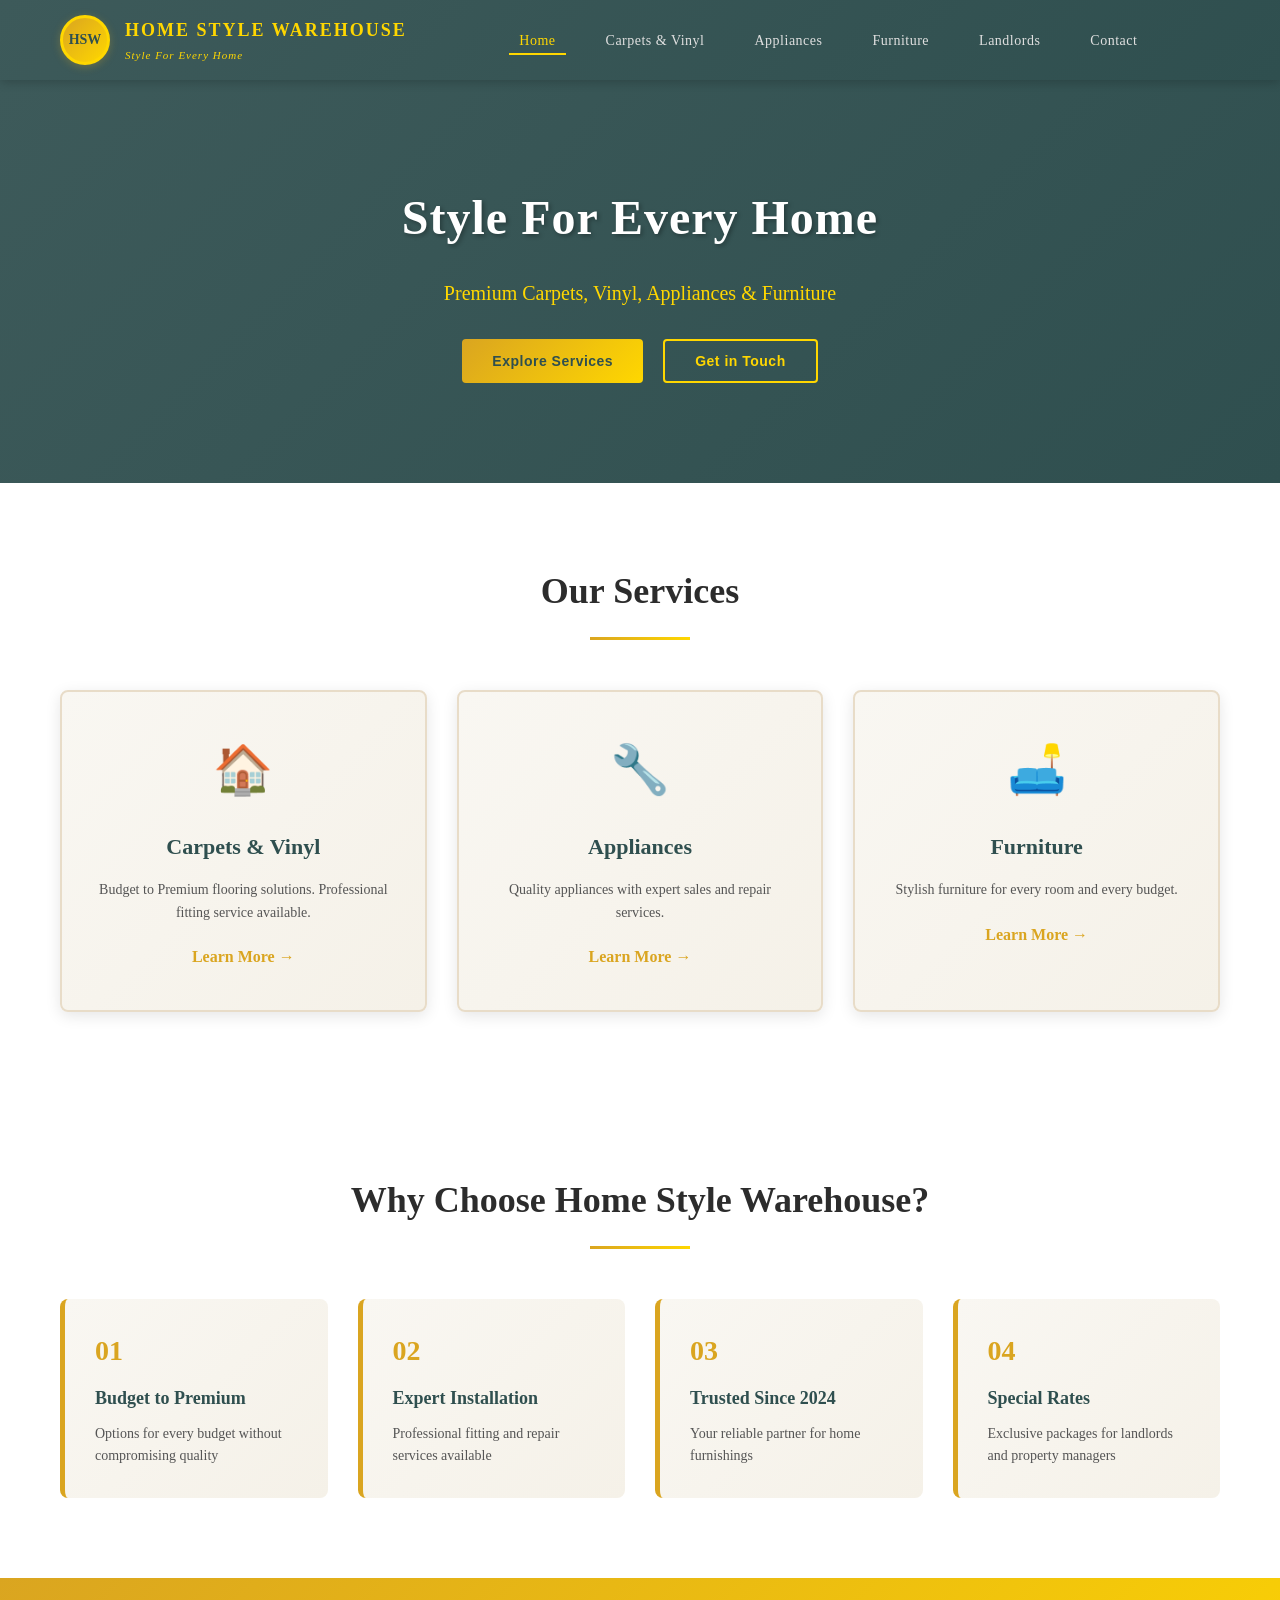
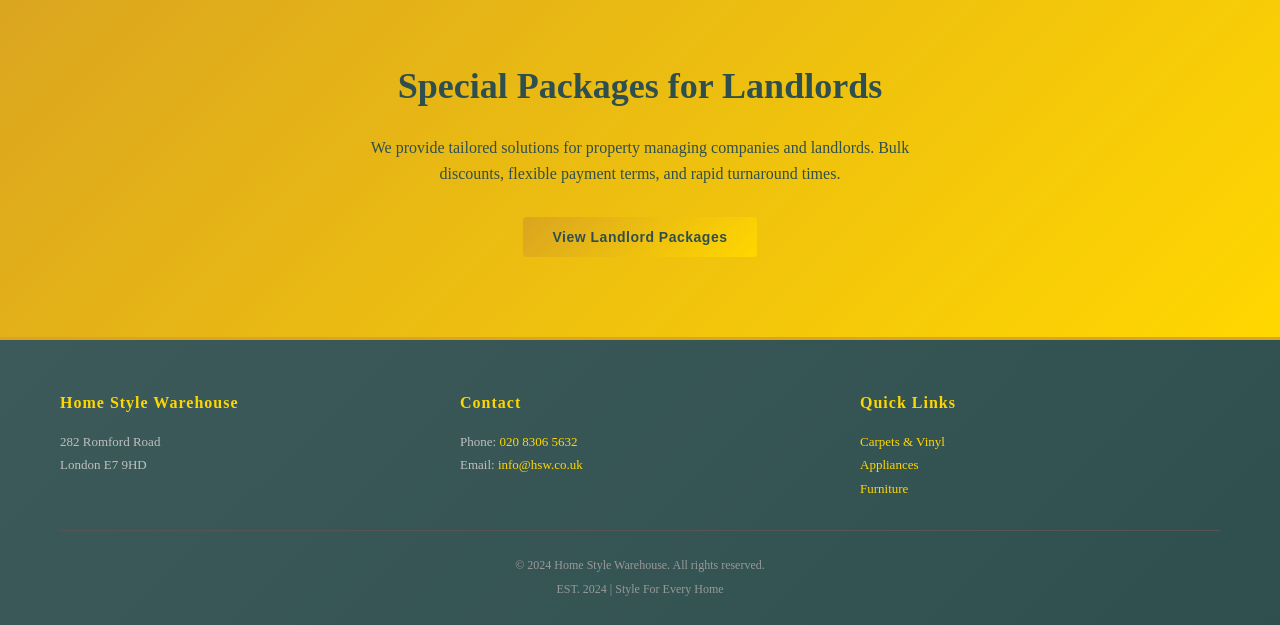
==== index.html @ 9b40cdf9 "Add homepage" ====
<!DOCTYPE html>
<html lang="en">
<head>
    <meta charset="UTF-8">
    <meta name="viewport" content="width=device-width, initial-scale=1.0">
    <title>Home Style Warehouse - Style For Every Home</title>
    <link rel="stylesheet" href="style.css">
</head>
<body>
    <!-- Navigation -->
    <nav class="navbar">
        <div class="container">
            <div class="logo-section">
                <div class="logo-circle">HSW</div>
                <div class="brand-info">
                    <h1>HOME STYLE WAREHOUSE</h1>
                    <p class="tagline">Style For Every Home</p>
                </div>
            </div>
            <ul class="nav-links">
                <li><a href="index.html" class="active">Home</a></li>
                <li><a href="carpets.html">Carpets & Vinyl</a></li>
                <li><a href="appliances.html">Appliances</a></li>
                <li><a href="furniture.html">Furniture</a></li>
                <li><a href="landlords.html">Landlords</a></li>
                <li><a href="contact.html">Contact</a></li>
            </ul>
        </div>
    </nav>

    <!-- Hero Section -->
    <section class="hero">
        <div class="hero-content">
            <h2>Style For Every Home</h2>
            <p>Premium Carpets, Vinyl, Appliances & Furniture</p>
            <div class="hero-buttons">
                <button class="btn btn-primary" onclick="location.href='#services'">Explore Services</button>
                <button class="btn btn-secondary" onclick="location.href='contact.html'">Get in Touch</button>
            </div>
        </div>
    </section>

    <!-- Services Section -->
    <section id="services" class="services">
        <div class="container">
            <h2>Our Services</h2>
            <div class="services-grid">
                <div class="service-card">
                    <div class="service-icon">🏠</div>
                    <h3>Carpets & Vinyl</h3>
                    <p>Budget to Premium flooring solutions. Professional fitting service available.</p>
                    <a href="carpets.html" class="service-link">Learn More →</a>
                </div>
                <div class="service-card">
                    <div class="service-icon">🔧</div>
                    <h3>Appliances</h3>
                    <p>Quality appliances with expert sales and repair services.</p>
                    <a href="appliances.html" class="service-link">Learn More →</a>
                </div>
                <div class="service-card">
                    <div class="service-icon">🛋️</div>
                    <h3>Furniture</h3>
                    <p>Stylish furniture for every room and every budget.</p>
                    <a href="furniture.html" class="service-link">Learn More →</a>
                </div>
            </div>
        </div>
    </section>

    <!-- Why Choose Us -->
    <section class="why-choose">
        <div class="container">
            <h2>Why Choose Home Style Warehouse?</h2>
            <div class="features-grid">
                <div class="feature">
                    <span class="feature-number">01</span>
                    <h4>Budget to Premium</h4>
                    <p>Options for every budget without compromising quality</p>
                </div>
                <div class="feature">
                    <span class="feature-number">02</span>
                    <h4>Expert Installation</h4>
                    <p>Professional fitting and repair services available</p>
                </div>
                <div class="feature">
                    <span class="feature-number">03</span>
                    <h4>Trusted Since 2024</h4>
                    <p>Your reliable partner for home furnishings</p>
                </div>
                <div class="feature">
                    <span class="feature-number">04</span>
                    <h4>Special Rates</h4>
                    <p>Exclusive packages for landlords and property managers</p>
                </div>
            </div>
        </div>
    </section>

    <!-- Landlord Section Preview -->
    <section class="landlord-preview">
        <div class="container">
            <div class="landlord-content">
                <h2>Special Packages for Landlords</h2>
                <p>We provide tailored solutions for property managing companies and landlords. Bulk discounts, flexible payment terms, and rapid turnaround times.</p>
                <button class="btn btn-primary" onclick="location.href='landlords.html'">View Landlord Packages</button>
            </div>
        </div>
    </section>

    <!-- Footer -->
    <footer>
        <div class="container">
            <div class="footer-grid">
                <div class="footer-section">
                    <h4>Home Style Warehouse</h4>
                    <p>282 Romford Road</p>
                    <p>London E7 9HD</p>
                </div>
                <div class="footer-section">
                    <h4>Contact</h4>
                    <p>Phone: <a href="tel:02083065632">020 8306 5632</a></p>
                    <p>Email: <a href="mailto:info@hsw.co.uk">info@hsw.co.uk</a></p>
                </div>
                <div class="footer-section">
                    <h4>Quick Links</h4>
                    <ul>
                        <li><a href="carpets.html">Carpets & Vinyl</a></li>
                        <li><a href="appliances.html">Appliances</a></li>
                        <li><a href="furniture.html">Furniture</a></li>
                    </ul>
                </div>
            </div>
            <div class="footer-bottom">
                <p>&copy; 2024 Home Style Warehouse. All rights reserved.</p>
                <p>EST. 2024 | Style For Every Home</p>
            </div>
        </div>
    </footer>
</body>
</html>
---- style.css ----
/* ===================================
   Global Styles & Variables
   =================================== */

:root {
    --primary-gold: #DAA520;
    --light-gold: #FFD700;
    --dark-green: #2F4F4F;
    --light-green: #5F8A8A;
    --cream: #F5F1E8;
    --dark-text: #2C2C2C;
    --light-text: #555;
    --border-color: #D4AF7A;
    --shadow: 0 4px 15px rgba(0, 0, 0, 0.1);
    --shadow-hover: 0 8px 25px rgba(0, 0, 0, 0.15);
}

* {
    margin: 0;
    padding: 0;
    box-sizing: border-box;
}

html {
    scroll-behavior: smooth;
}

body {
    font-family: 'Georgia', serif;
    background-color: #f9f7f2;
    color: var(--dark-text);
    line-height: 1.6;
}

.container {
    max-width: 1200px;
    margin: 0 auto;
    padding: 0 20px;
}

/* ===================================
   Navigation
   =================================== */

.navbar {
    background: linear-gradient(135deg, #3d5a5a 0%, #2F4F4F 100%);
    padding: 15px 0;
    box-shadow: 0 2px 10px rgba(0, 0, 0, 0.2);
    position: sticky;
    top: 0;
    z-index: 1000;
}

.navbar .container {
    display: flex;
    justify-content: space-between;
    align-items: center;
    gap: 30px;
}

.logo-section {
    display: flex;
    align-items: center;
    gap: 15px;
    flex-shrink: 0;
}

.logo-circle {
    width: 50px;
    height: 50px;
    background: linear-gradient(135deg, var(--primary-gold), var(--light-gold));
    border: 3px solid var(--light-gold);
    border-radius: 50%;
    display: flex;
    align-items: center;
    justify-content: center;
    font-weight: bold;
    color: var(--dark-green);
    font-size: 14px;
    box-shadow: 0 2px 8px rgba(218, 165, 32, 0.3);
}

.brand-info h1 {
    color: var(--light-gold);
    font-size: 18px;
    letter-spacing: 2px;
    margin: 0;
}

.brand-info .tagline {
    color: var(--light-gold);
    font-size: 11px;
    letter-spacing: 1px;
    margin: 2px 0 0 0;
    font-style: italic;
}

.nav-links {
    display: flex;
    list-style: none;
    gap: 30px;
    flex: 1;
    justify-content: center;
}

.nav-links a {
    color: #e0e0e0;
    text-decoration: none;
    font-size: 14px;
    letter-spacing: 0.5px;
    transition: all 0.3s ease;
    padding: 5px 10px;
}

.nav-links a:hover,
.nav-links a.active {
    color: var(--light-gold);
    border-bottom: 2px solid var(--light-gold);
}

/* ===================================
   Hero Section
   =================================== */

.hero {
    background: linear-gradient(135deg, #3d5a5a 0%, #2F4F4F 100%);
    color: white;
    padding: 100px 20px;
    text-align: center;
}

.hero-content h2 {
    font-size: 48px;
    margin-bottom: 20px;
    text-shadow: 2px 2px 4px rgba(0, 0, 0, 0.3);
    letter-spacing: 1px;
}

.hero-content p {
    font-size: 20px;
    margin-bottom: 30px;
    color: var(--light-gold);
}

.hero-buttons {
    display: flex;
    gap: 20px;
    justify-content: center;
    flex-wrap: wrap;
}

.page-hero {
    background: linear-gradient(135deg, #4a7070 0%, #3d5a5a 100%);
    color: white;
    padding: 60px 20px;
    text-align: center;
    border-bottom: 4px solid var(--primary-gold);
}

.page-hero h1 {
    font-size: 42px;
    margin-bottom: 15px;
    letter-spacing: 1px;
}

.page-hero p {
    font-size: 18px;
    color: var(--light-gold);
    font-style: italic;
}

.landlord-hero {
    background: linear-gradient(135deg, var(--primary-gold), var(--light-gold));
    color: var(--dark-green);
}

.landlord-hero h1,
.landlord-hero p {
    color: var(--dark-green);
}

/* ===================================
   Buttons
   =================================== */

.btn {
    padding: 12px 30px;
    border: none;
    border-radius: 4px;
    font-size: 14px;
    cursor: pointer;
    transition: all 0.3s ease;
    letter-spacing: 0.5px;
    font-weight: bold;
}

.btn-primary {
    background: linear-gradient(135deg, var(--primary-gold), var(--light-gold));
    color: var(--dark-green);
}

.btn-primary:hover {
    transform: translateY(-2px);
    box-shadow: 0 6px 20px rgba(218, 165, 32, 0.4);
}

.btn-secondary {
    background: transparent;
    color: var(--light-gold);
    border: 2px solid var(--light-gold);
}

.btn-secondary:hover {
    background: var(--light-gold);
    color: var(--dark-green);
}

/* ===================================
   Services Section
   =================================== */

.services {
    padding: 80px 20px;
    background: white;
}

.services h2,
.why-choose h2,
.products h2,
.packages h2,
.process h2,
.faq h2 {
    text-align: center;
    font-size: 36px;
    margin-bottom: 50px;
    color: var(--dark-text);
    position: relative;
    padding-bottom: 20px;
}

.services h2::after,
.why-choose h2::after,
.products h2::after,
.packages h2::after {
    content: '';
    position: absolute;
    bottom: 0;
    left: 50%;
    transform: translateX(-50%);
    width: 100px;
    height: 3px;
    background: linear-gradient(90deg, var(--primary-gold), var(--light-gold));
}

.services-grid {
    display: grid;
    grid-template-columns: repeat(auto-fit, minmax(280px, 1fr));
    gap: 30px;
}

.service-card {
    background: linear-gradient(135deg, #f9f7f2 0%, #f5f1e8 100%);
    padding: 40px 25px;
    border-radius: 8px;
    text-align: center;
    border: 2px solid #e8dcc8;
    transition: all 0.3s ease;
    box-shadow: var(--shadow);
}

.service-card:hover {
    transform: translateY(-5px);
    box-shadow: var(--shadow-hover);
    border-color: var(--primary-gold);
}

.service-icon {
    font-size: 48px;
    margin-bottom: 20px;
}

.service-card h3 {
    font-size: 22px;
    margin-bottom: 15px;
    color: var(--dark-green);
}

.service-card p {
    color: var(--light-text);
    margin-bottom: 20px;
    font-size: 14px;
}

.service-link {
    color: var(--primary-gold);
    text-decoration: none;
    font-weight: bold;
    transition: all 0.3s ease;
}

.service-link:hover {
    color: var(--light-gold);
}

/* ===================================
   Why Choose Us
   =================================== */

.why-choose {
    padding: 80px 20px;
    background: white;
}

.features-grid {
    display: grid;
    grid-template-columns: repeat(auto-fit, minmax(250px, 1fr));
    gap: 30px;
}

.feature {
    background: linear-gradient(135deg, #f9f7f2 0%, #f5f1e8 100%);
    padding: 30px;
    border-radius: 8px;
    border-left: 5px solid var(--primary-gold);
    transition: all 0.3s ease;
}

.feature:hover {
    transform: translateX(5px);
    box-shadow: var(--shadow-hover);
}

.feature-number {
    font-size: 28px;
    color: var(--primary-gold);
    font-weight: bold;
    display: block;
    margin-bottom: 10px;
}

.feature h4 {
    font-size: 18px;
    color: var(--dark-green);
    margin-bottom: 10px;
}

.feature p {
    color: var(--light-text);
    font-size: 14px;
}

/* ===================================
   Landlord Preview
   =================================== */

.landlord-preview {
    padding: 80px 20px;
    background: linear-gradient(135deg, var(--primary-gold), var(--light-gold));
    text-align: center;
}

.landlord-content h2 {
    font-size: 36px;
    color: var(--dark-green);
    margin-bottom: 20px;
}

.landlord-content p {
    font-size: 16px;
    color: var(--dark-green);
    margin-bottom: 30px;
    max-width: 600px;
    margin-left: auto;
    margin-right: auto;
}

/* ===================================
   Content Section
   =================================== */

.content {
    padding: 80px 20px;
    background: white;
}

.intro-section {
    text-align: center;
    margin-bottom: 60px;
    max-width: 800px;
    margin-left: auto;
    margin-right: auto;
}

.intro-section h2 {
    font-size: 32px;
    color: var(--dark-text);
    margin-bottom: 20px;
}

.intro-section p {
    font-size: 16px;
    color: var(--light-text);
}

/* ===================================
   Products Grid
   =================================== */

.products {
    margin-bottom: 80px;
}

.products-grid {
    display: grid;
    grid-template-columns: repeat(auto-fit, minmax(300px, 1fr));
    gap: 40px;
}

.product-card {
    background: white;
    border: 2px solid #e8dcc8;
    border-radius: 8px;
    overflow: hidden;
    transition: all 0.3s ease;
    box-shadow: var(--shadow);
}

.product-card:hover {
    transform: translateY(-8px);
    box-shadow: var(--shadow-hover);
    border-color: var(--primary-gold);
}

.product-image {
    height: 200px;
    background: linear-gradient(135deg, #8B4513, #D2B48C);
    display: flex;
    align-items: center;
    justify-content: center;
    position: relative;
}

.badge {
    position: absolute;
    top: 15px;
    right: 15px;
    background: var(--primary-gold);
    color: var(--dark-green);
    padding: 8px 15px;
    border-radius: 20px;
    font-size: 12px;
    font-weight: bold;
}

.product-card h3 {
    font-size: 22px;
    color: var(--dark-green);
    padding: 25px 25px 10px 25px;
    margin: 0;
}

.product-card p {
    padding: 0 25px;
    color: var(--light-text);
    font-size: 14px;
}

.features {
    padding: 0 25px;
    list-style: none;
    margin: 15px 0;
}

.features li {
    padding: 8px 0;
    color: var(--light-text);
    font-size: 14px;
}

.price {
    padding: 20px 25px 25px 25px;
    color: var(--primary-gold);
    font-size: 18px;
    font-weight: bold;
}

/* ===================================
   Services Detail
   =================================== */

.services-detail {
    margin-bottom: 80px;
}

.services-detail h2 {
    text-align: center;
    font-size: 32px;
    margin-bottom: 50px;
    color: var(--dark-text);
}

.services-list {
    display: grid;
    grid-template-columns: repeat(auto-fit, minmax(250px, 1fr));
    gap: 30px;
}

.service-item {
    background: linear-gradient(135deg, #f9f7f2 0%, #f5f1e8 100%);
    padding: 30px;
    border-radius: 8px;
    border-top: 4px solid var(--primary-gold);
    transition: all 0.3s ease;
}

.service-item:hover {
    transform: translateY(-5px);
    box-shadow: var(--shadow-hover);
}

.service-item h4 {
    font-size: 18px;
    color: var(--dark-green);
    margin-bottom: 15px;
}

.service-item p {
    color: var(--light-text);
    font-size: 14px;
}

/* ===================================
   CTA Section
   =================================== */

.cta-section {
    text-align: center;
    background: linear-gradient(135deg, #3d5a5a 0%, #2F4F4F 100%);
    padding: 60px 40px;
    border-radius: 8px;
    margin: 80px 0;
}

.cta-section h2 {
    color: white;
    font-size: 32px;
    margin-bottom: 15px;
}

.cta-section p {
    color: var(--light-gold);
    font-size: 16px;
    margin-bottom: 30px;
}

/* ===================================
   Room Solutions
   =================================== */

.room-solutions h2 {
    text-align: center;
    font-size: 32px;
    margin-bottom: 50px;
}

.room-grid {
    display: grid;
    grid-template-columns: repeat(auto-fit, minmax(240px, 1fr));
    gap: 25px;
    margin-bottom: 80px;
}

.room-card {
    background: linear-gradient(135deg, var(--primary-gold), var(--light-gold));
    padding: 30px;
    border-radius: 8px;
    text-align: center;
    transition: all 0.3s ease;
}

.room-card:hover {
    transform: translateY(-5px);
    box-shadow: var(--shadow-hover);
}

.room-card h4 {
    color: var(--dark-green);
    font-size: 20px;
    margin-bottom: 15px;
}

.room-card p {
    color: var(--dark-green);
    font-size: 14px;
}

/* ===================================
   Appliance Categories
   =================================== */

.appliance-categories h2 {
    text-align: center;
    font-size: 32px;
    margin-bottom: 50px;
}

.categories-grid {
    display: grid;
    grid-template-columns: repeat(auto-fit, minmax(200px, 1fr));
    gap: 25px;
    margin-bottom: 80px;
}

.category {
    background: linear-gradient(135deg, #f9f7f2 0%, #f5f1e8 100%);
    padding: 25px;
    border-radius: 8px;
    text-align: center;
    border: 2px solid #e8dcc8;
    transition: all 0.3s ease;
}

.category:hover {
    border-color: var(--primary-gold);
    box-shadow: var(--shadow-hover);
}

.category h4 {
    color: var(--dark-green);
    font-size: 18px;
    margin-bottom: 10px;
}

.category p {
    color: var(--light-text);
    font-size: 14px;
}

/* ===================================
   Landlord Benefits
   =================================== */

.landlord-benefits {
    margin-bottom: 80px;
}

.landlord-benefits h2 {
    text-align: center;
    font-size: 32px;
    margin-bottom: 50px;
}

.benefits-grid {
    display: grid;
    grid-template-columns: repeat(auto-fit, minmax(250px, 1fr));
    gap: 30px;
}

.benefit-card {
    background: linear-gradient(135deg, #f9f7f2 0%, #f5f1e8 100%);
    padding: 30px;
    border-radius: 8px;
    text-align: center;
    border: 2px solid #e8dcc8;
    transition: all 0.3s ease;
}

.benefit-card:hover {
    transform: translateY(-5px);
    box-shadow: var(--shadow-hover);
    border-color: var(--primary-gold);
}

.benefit-icon {
    font-size: 40px;
    margin-bottom: 15px;
}

.benefit-card h3 {
    color: var(--dark-green);
    font-size: 20px;
    margin-bottom: 15px;
}

.benefit-card p {
    color: var(--light-text);
    font-size: 14px;
}

/* ===================================
   Packages
   =================================== */

.packages {
    margin-bottom: 80px;
}

.packages h2 {
    text-align: center;
    font-size: 32px;
    margin-bottom: 50px;
}

.packages-grid {
    display: grid;
    grid-template-columns: repeat(auto-fit, minmax(280px, 1fr));
    gap: 30px;
}

.package-card {
    background: white;
    border: 2px solid #e8dcc8;
    border-radius: 8px;
    padding: 40px 30px;
    text-align: center;
    transition: all 0.3s ease;
    position: relative;
}

.package-card:hover {
    transform: translateY(-8px);
    box-shadow: var(--shadow-hover);
    border-color: var(--primary-gold);
}

.package-card.featured {
    border: 3px solid var(--primary-gold);
    box-shadow: 0 10px 30px rgba(218, 165, 32, 0.2);
}

.popular-badge {
    position: absolute;
    top: -15px;
    left: 50%;
    transform: translateX(-50%);
    background: var(--primary-gold);
    color: var(--dark-green);
    padding: 8px 20px;
    border-radius: 20px;
    font-size: 12px;
    font-weight: bold;
}

.package-card h3 {
    font-size: 24px;
    color: var(--dark-green);
    margin-bottom: 10px;
}

.package-desc {
    color: var(--light-text);
    font-size: 14px;
    margin-bottom: 25px;
    font-style: italic;
}

.package-features {
    list-style: none;
    text-align: left;
    margin: 30px 0;
    padding: 20px;
    background: linear-gradient(135deg, #f9f7f2 0%, #f5f1e8 100%);
    border-radius: 6px;
}

.package-features li {
    padding: 10px 0;
    color: var(--light-text);
    font-size: 14px;
    border-bottom: 1px solid #e8dcc8;
}

.package-features li:last-child {
    border-bottom: none;
}

.package-price {
    font-size: 24px;
    color: var(--primary-gold);
    font-weight: bold;
    margin: 20px 0;
}

/* ===================================
   Landlord Products
   =================================== */

.landlord-products h2 {
    text-align: center;
    font-size: 32px;
    margin-bottom: 50px;
}

.products-info {
    display: grid;
    grid-template-columns: repeat(auto-fit, minmax(240px, 1fr));
    gap: 30px;
    margin-bottom: 80px;
}

.product-info-item {
    background: linear-gradient(135deg, #f9f7f2 0%, #f5f1e8 100%);
    padding: 30px;
    border-radius: 8px;
    border-left: 5px solid var(--primary-gold);
}

.product-info-item h3 {
    color: var(--dark-green);
    font-size: 18px;
    margin-bottom: 15px;
}

.product-info-item p {
    color: var(--light-text);
    font-size: 14px;
}

/* ===================================
   Process
   =================================== */

.process h2 {
    text-align: center;
    font-size: 32px;
    margin-bottom: 50px;
}

.process-steps {
    display: grid;
    grid-template-columns: repeat(auto-fit, minmax(200px, 1fr));
    gap: 20px;
    margin-bottom: 80px;
}

.step {
    background: linear-gradient(135deg, var(--primary-gold), var(--light-gold));
    padding: 30px;
    border-radius: 8px;
    text-align: center;
    position: relative;
}

.step-number {
    display: inline-block;
    width: 50px;
    height: 50px;
    background: var(--dark-green);
    color: white;
    border-radius: 50%;
    line-height: 50px;
    font-size: 24px;
    font-weight: bold;
    margin-bottom: 15px;
}

.step h4 {
    color: var(--dark-green);
    font-size: 18px;
    margin-bottom: 10px;
}

.step p {
    color: var(--dark-green);
    font-size: 14px;
}

/* ===================================
   Contact Section
   =================================== */

.contact-info {
    margin-bottom: 80px;
}

.contact-info h2 {
    text-align: center;
    font-size: 32px;
    margin-bottom: 50px;
}

.contact-grid {
    display: grid;
    grid-template-columns: repeat(auto-fit, minmax(250px, 1fr));
    gap: 30px;
}

.contact-card {
    background: linear-gradient(135deg, #f9f7f2 0%, #f5f1e8 100%);
    padding: 40px 30px;
    border-radius: 8px;
    border: 2px solid #e8dcc8;
    text-align: center;
    transition: all 0.3s ease;
}

.contact-card:hover {
    border-color: var(--primary-gold);
    box-shadow: var(--shadow-hover);
}

.contact-card h3 {
    font-size: 22px;
    color: var(--dark-green);
    margin-bottom: 20px;
}

.contact-card p {
    color: var(--light-text);
    font-size: 14px;
    margin-bottom: 8px;
}

.contact-link {
    color: var(--primary-gold);
    text-decoration: none;
    font-weight: bold;
    transition: all 0.3s ease;
}

.contact-link:hover {
    color: var(--light-gold);
}

/* ===================================
   Contact Form
   =================================== */

.contact-form-section {
    margin-bottom: 80px;
}

.contact-form-section h2 {
    text-align: center;
    font-size: 32px;
    margin-bottom: 40px;
}

.form-container {
    max-width: 600px;
    margin: 0 auto;
}

.contact-form {
    background: linear-gradient(135deg, #f9f7f2 0%, #f5f1e8 100%);
    padding: 40px;
    border-radius: 8px;
    border: 2px solid #e8dcc8;
}

.form-group {
    margin-bottom: 25px;
}

.form-row {
    display: grid;
    grid-template-columns: 1fr 1fr;
    gap: 20px;
}

.form-group label {
    display: block;
    margin-bottom: 10px;
    color: var(--dark-green);
    font-weight: bold;
    font-size: 14px;
}

.form-group input,
.form-group textarea,
.form-group select {
    width: 100%;
    padding: 12px;
    border: 1px solid #d4af7a;
    border-radius: 4px;
    font-family: 'Georgia', serif;
    font-size: 14px;
    background: white;
}

.form-group input:focus,
.form-group textarea:focus,
.form-group select:focus {
    outline: none;
    border-color: var(--primary-gold);
    box-shadow: 0 0 8px rgba(218, 165, 32, 0.2);
}

.form-group textarea {
    resize: vertical;
    min-height: 120px;
}

.checkbox {
    display: flex;
    align-items: center;
    gap: 10px;
    cursor: pointer;
}

.checkbox input {
    width: auto;
    margin: 0;
}

.form-note {
    text-align: center;
    color: var(--light-text);
    font-size: 12px;
    margin-top: 15px;
}

/* ===================================
   Location Info & FAQ
   =================================== */

.location-info {
    background: linear-gradient(135deg, #f9f7f2 0%, #f5f1e8 100%);
    padding: 40px;
    border-radius: 8px;
    border: 2px solid #e8dcc8;
    margin-bottom: 80px;
}

.location-info h2 {
    text-align: center;
    font-size: 28px;
    margin-bottom: 30px;
    color: var(--dark-text);
}

.location-details p {
    color: var(--light-text);
    font-size: 15px;
    margin-bottom: 15px;
}

.faq {
    margin-bottom: 80px;
}

.faq h2 {
    text-align: center;
    font-size: 32px;
    margin-bottom: 50px;
}

.faq-grid {
    display: grid;
    grid-template-columns: repeat(auto-fit, minmax(300px, 1fr));
    gap: 30px;
}

.faq-item {
    background: linear-gradient(135deg, #f9f7f2 0%, #f5f1e8 100%);
    padding: 30px;
    border-radius: 8px;
    border: 2px solid #e8dcc8;
    transition: all 0.3s ease;
}

.faq-item:hover {
    border-color: var(--primary-gold);
    box-shadow: var(--shadow-hover);
}

.faq-item h4 {
    color: var(--dark-green);
    font-size: 16px;
    margin-bottom: 15px;
}

.faq-item p {
    color: var(--light-text);
    font-size: 14px;
}

/* ===================================
   Footer
   =================================== */

footer {
    background: linear-gradient(135deg, #3d5a5a 0%, #2F4F4F 100%);
    color: #e0e0e0;
    padding: 50px 20px 20px 20px;
    border-top: 3px solid var(--primary-gold);
}

.footer-grid {
    display: grid;
    grid-template-columns: repeat(auto-fit, minmax(250px, 1fr));
    gap: 40px;
    margin-bottom: 30px;
}

.footer-section h4 {
    color: var(--light-gold);
    font-size: 16px;
    margin-bottom: 15px;
    letter-spacing: 1px;
}

.footer-section p,
.footer-section ul {
    color: #c0c0c0;
    font-size: 13px;
    line-height: 1.8;
}

.footer-section ul {
    list-style: none;
    padding: 0;
}

.footer-section a {
    color: var(--light-gold);
    text-decoration: none;
    transition: all 0.3s ease;
}

.footer-section a:hover {
    color: white;
    text-decoration: underline;
}

.footer-bottom {
    border-top: 1px solid #555;
    padding-top: 20px;
    text-align: center;
    color: #999;
    font-size: 12px;
}

.footer-bottom p {
    margin: 5px 0;
}

/* ===================================
   Responsive Design
   =================================== */

@media (max-width: 768px) {
    .navbar .container {
        flex-direction: column;
        gap: 15px;
    }

    .nav-links {
        gap: 15px;
        font-size: 12px;
        flex-wrap: wrap;
        justify-content: space-between;
    }

    .brand-info h1 {
        font-size: 14px;
    }

    .hero-content h2 {
        font-size: 32px;
    }

    .hero-content p {
        font-size: 16px;
    }

    .page-hero h1 {
        font-size: 28px;
    }

    .page-hero p {
        font-size: 14px;
    }

    .services h2,
    .why-choose h2,
    .products h2,
    .intro-section h2 {
        font-size: 28px;
    }

    .services-grid,
    .features-grid,
    .products-grid,
    .room-grid,
    .benefits-grid,
    .packages-grid,
    .faq-grid {
        grid-template-columns: 1fr;
    }

    .form-row {
        grid-template-columns: 1fr;
    }

    .contact-form {
        padding: 30px 20px;
    }

    .process-steps {
        grid-template-columns: repeat(auto-fit, minmax(150px, 1fr));
    }

    .footer-grid {
        grid-template-columns: 1fr;
        gap: 25px;
    }
}
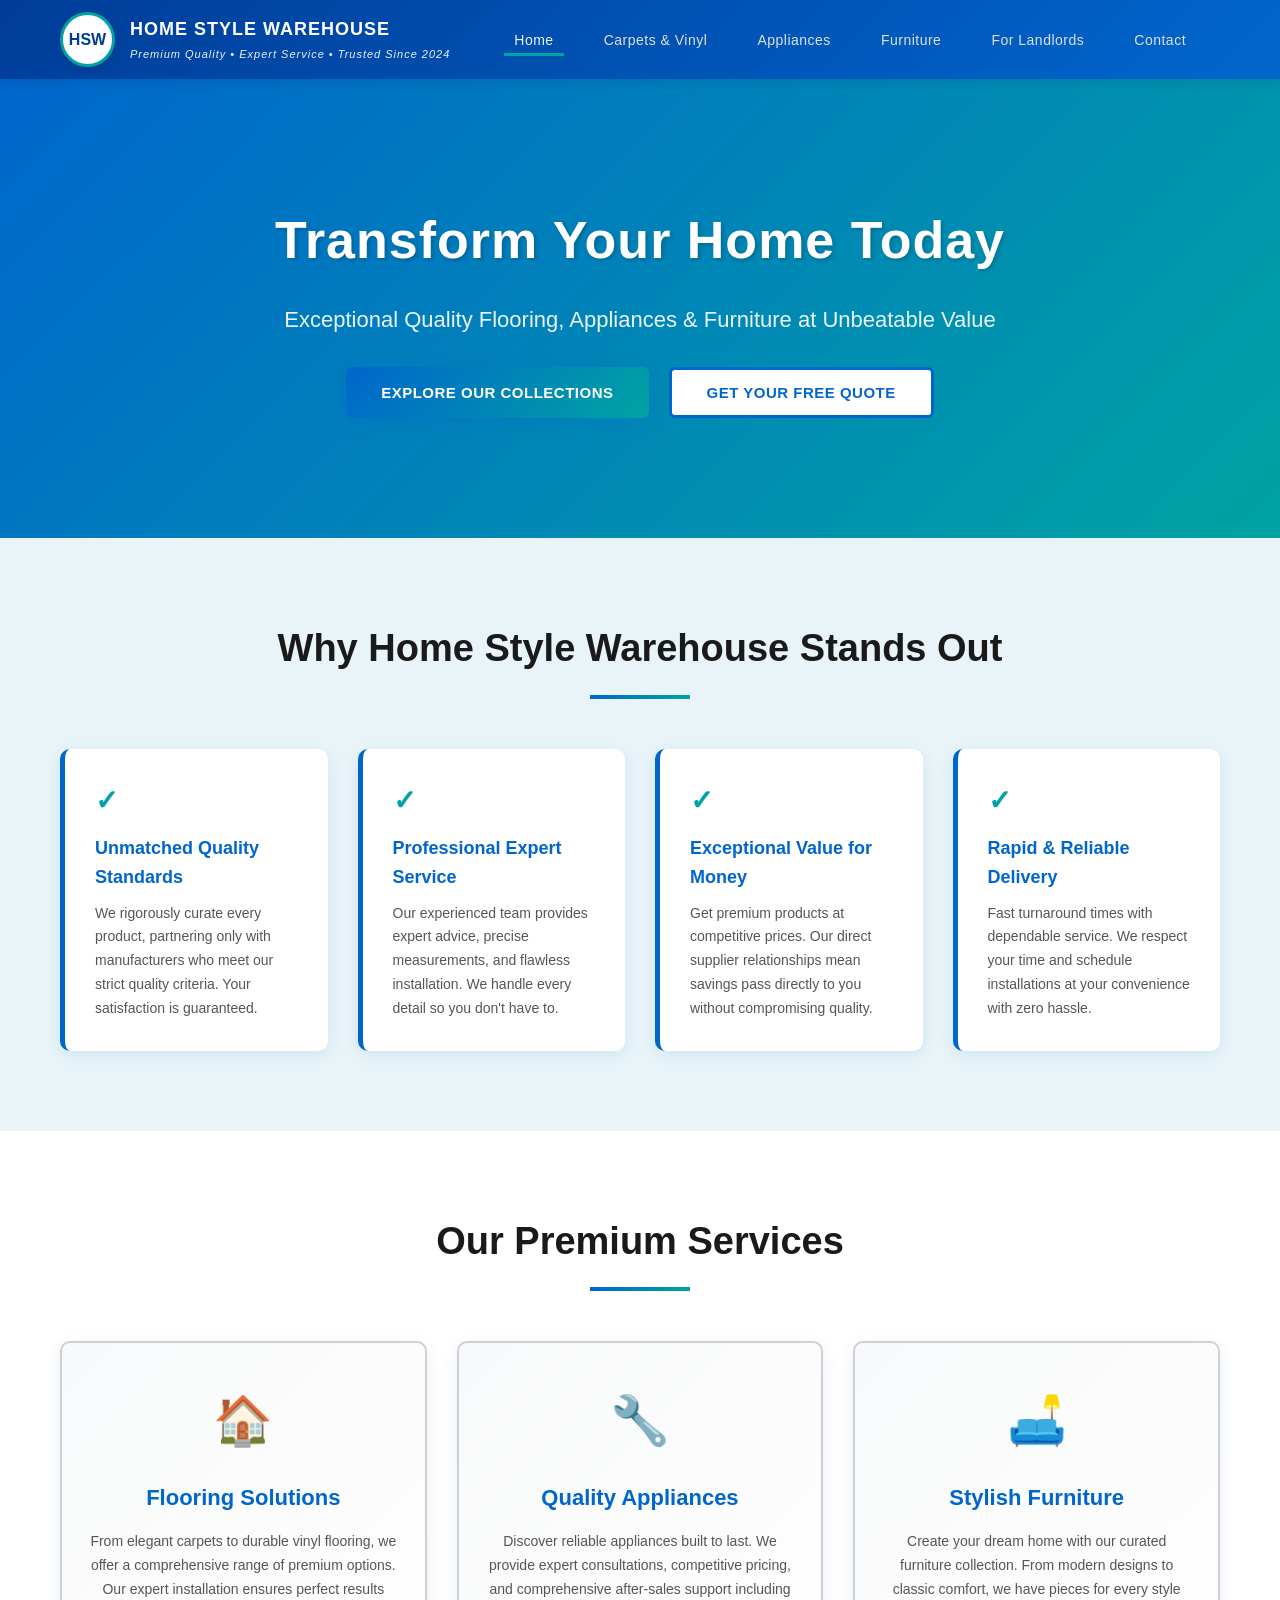
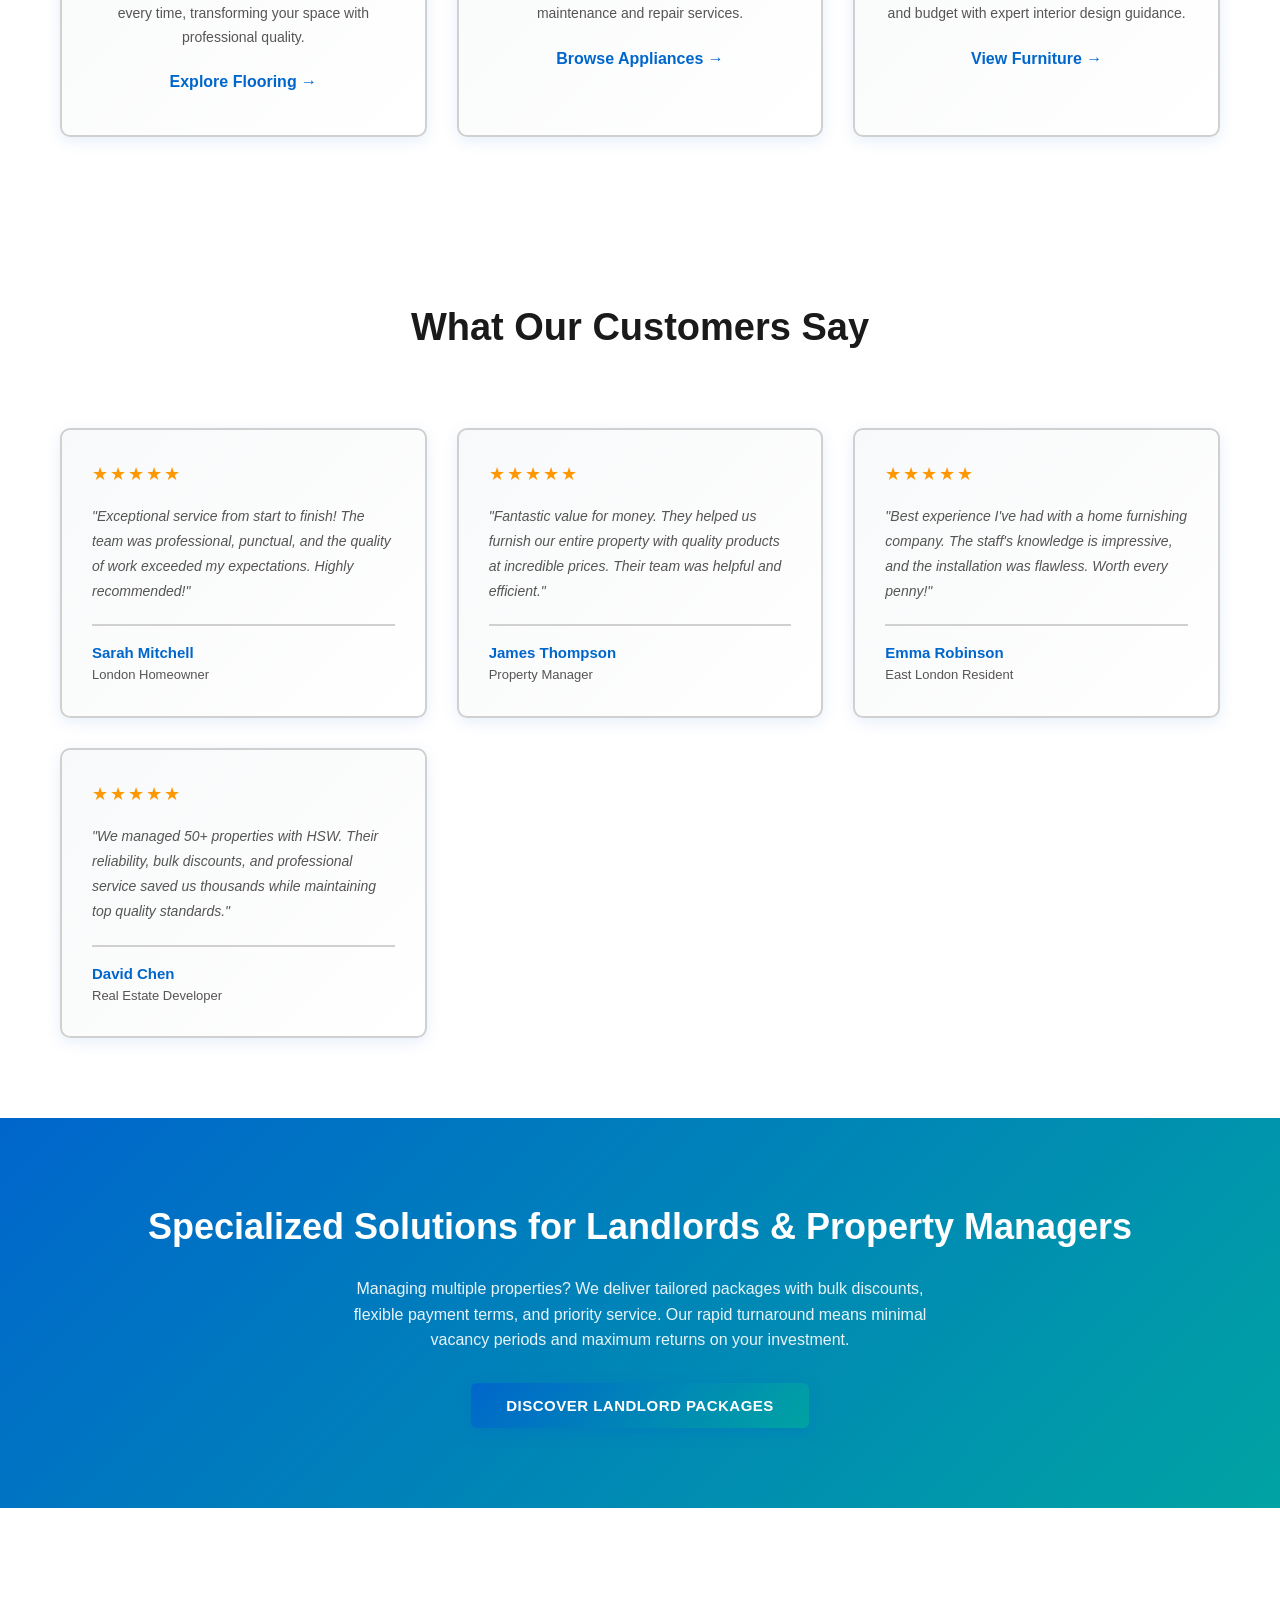
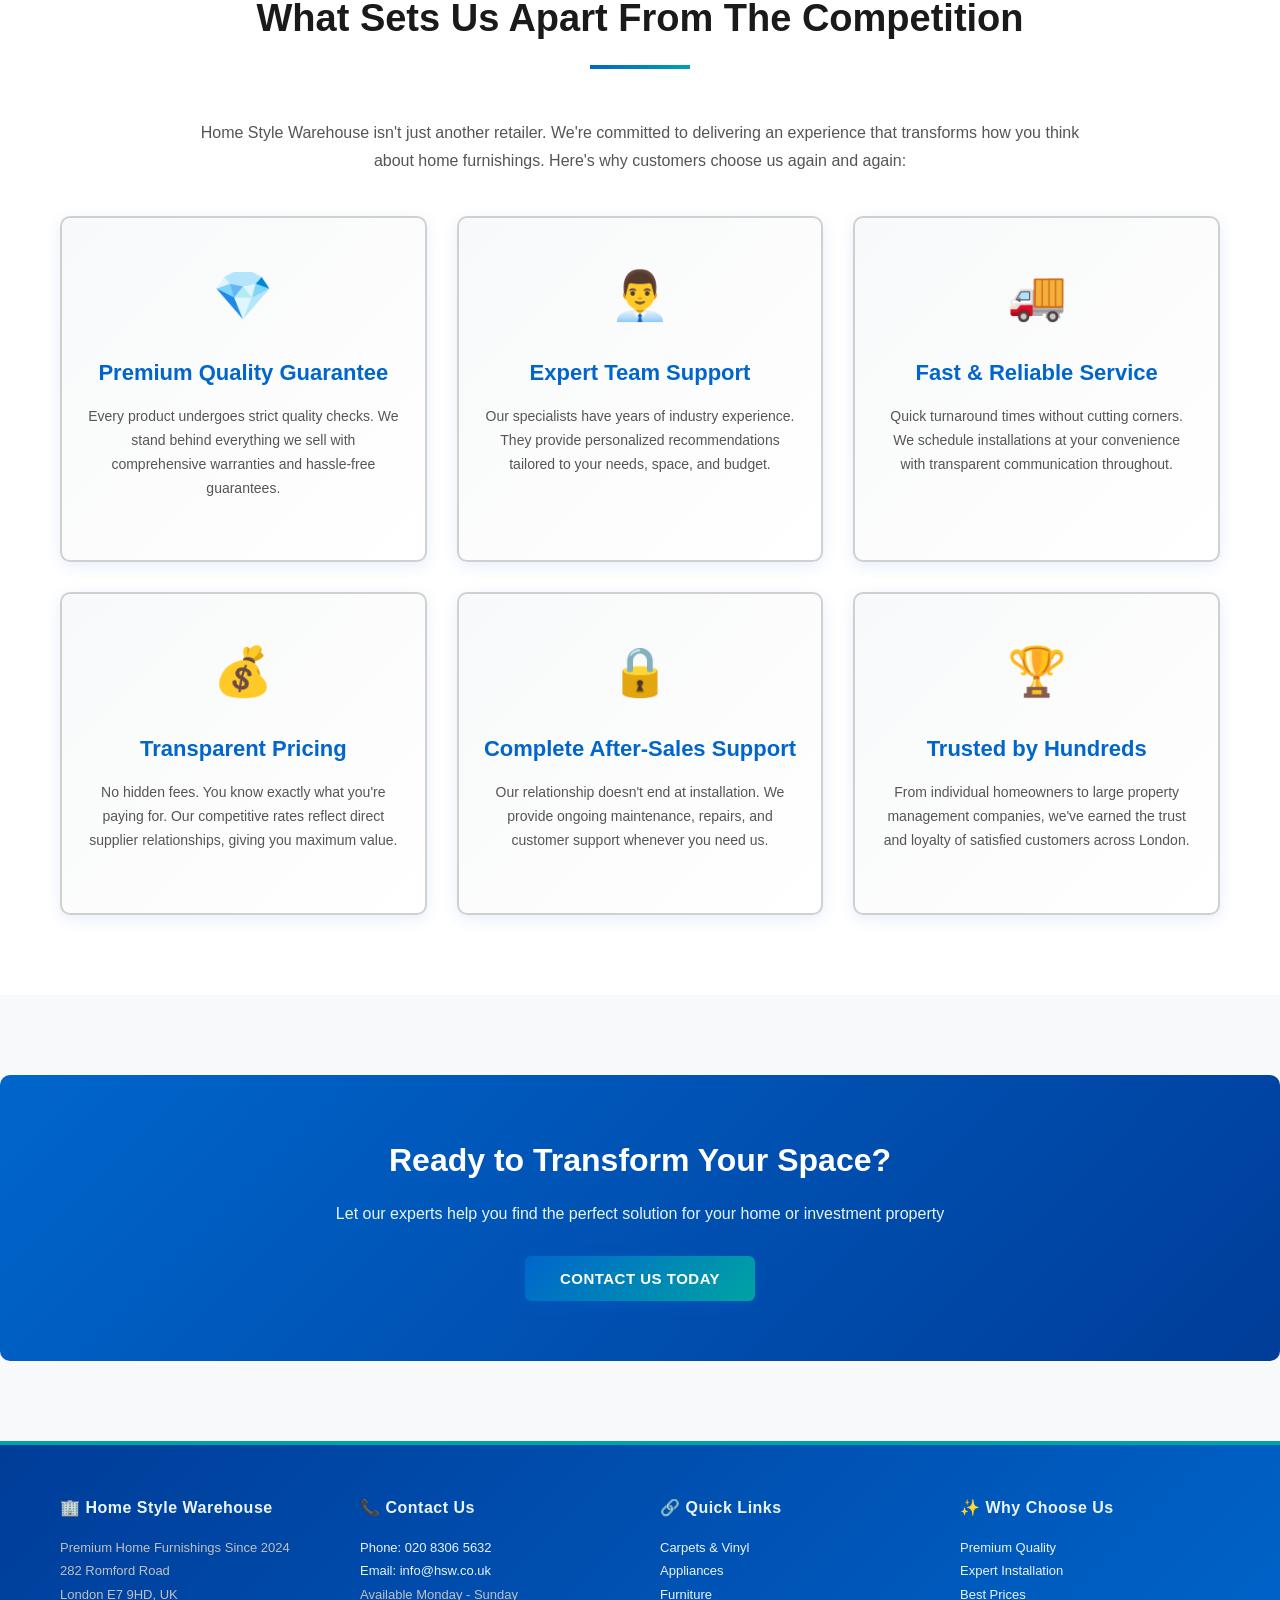
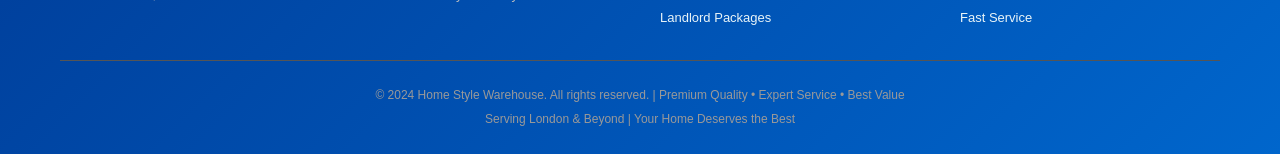
==== commit 393422e9: "Update homepage with improved copy, customer reviews, and removed price tags" ====
--- a/index.html
+++ b/index.html
@@ -3,7 +3,7 @@
 <head>
     <meta charset="UTF-8">
     <meta name="viewport" content="width=device-width, initial-scale=1.0">
-    <title>Home Style Warehouse - Style For Every Home</title>
+    <title>Home Style Warehouse - Premium Home Furnishings & Flooring</title>
     <link rel="stylesheet" href="style.css">
 </head>
 <body>
@@ -14,7 +14,7 @@
                 <div class="logo-circle">HSW</div>
                 <div class="brand-info">
                     <h1>HOME STYLE WAREHOUSE</h1>
-                    <p class="tagline">Style For Every Home</p>
+                    <p class="tagline">Premium Quality • Expert Service • Trusted Since 2024</p>
                 </div>
             </div>
             <ul class="nav-links">
@@ -22,7 +22,7 @@
                 <li><a href="carpets.html">Carpets & Vinyl</a></li>
                 <li><a href="appliances.html">Appliances</a></li>
                 <li><a href="furniture.html">Furniture</a></li>
-                <li><a href="landlords.html">Landlords</a></li>
+                <li><a href="landlords.html">For Landlords</a></li>
                 <li><a href="contact.html">Contact</a></li>
             </ul>
         </div>
@@ -31,11 +31,40 @@
     <!-- Hero Section -->
     <section class="hero">
         <div class="hero-content">
-            <h2>Style For Every Home</h2>
-            <p>Premium Carpets, Vinyl, Appliances & Furniture</p>
+            <h2>Transform Your Home Today</h2>
+            <p>Exceptional Quality Flooring, Appliances & Furniture at Unbeatable Value</p>
             <div class="hero-buttons">
-                <button class="btn btn-primary" onclick="location.href='#services'">Explore Services</button>
-                <button class="btn btn-secondary" onclick="location.href='contact.html'">Get in Touch</button>
+                <button class="btn btn-primary" onclick="location.href='#services'">Explore Our Collections</button>
+                <button class="btn btn-secondary" onclick="location.href='contact.html'">Get Your Free Quote</button>
+            </div>
+        </div>
+    </section>
+
+    <!-- Why Choose Us -->
+    <section class="why-choose">
+        <div class="container">
+            <h2>Why Home Style Warehouse Stands Out</h2>
+            <div class="features-grid">
+                <div class="feature">
+                    <span class="feature-number">✓</span>
+                    <h4>Unmatched Quality Standards</h4>
+                    <p>We rigorously curate every product, partnering only with manufacturers who meet our strict quality criteria. Your satisfaction is guaranteed.</p>
+                </div>
+                <div class="feature">
+                    <span class="feature-number">✓</span>
+                    <h4>Professional Expert Service</h4>
+                    <p>Our experienced team provides expert advice, precise measurements, and flawless installation. We handle every detail so you don't have to.</p>
+                </div>
+                <div class="feature">
+                    <span class="feature-number">✓</span>
+                    <h4>Exceptional Value for Money</h4>
+                    <p>Get premium products at competitive prices. Our direct supplier relationships mean savings pass directly to you without compromising quality.</p>
+                </div>
+                <div class="feature">
+                    <span class="feature-number">✓</span>
+                    <h4>Rapid & Reliable Delivery</h4>
+                    <p>Fast turnaround times with dependable service. We respect your time and schedule installations at your convenience with zero hassle.</p>
+                </div>
             </div>
         </div>
     </section>
@@ -43,54 +72,66 @@
     <!-- Services Section -->
     <section id="services" class="services">
         <div class="container">
-            <h2>Our Services</h2>
+            <h2>Our Premium Services</h2>
             <div class="services-grid">
                 <div class="service-card">
                     <div class="service-icon">🏠</div>
-                    <h3>Carpets & Vinyl</h3>
-                    <p>Budget to Premium flooring solutions. Professional fitting service available.</p>
-                    <a href="carpets.html" class="service-link">Learn More →</a>
+                    <h3>Flooring Solutions</h3>
+                    <p>From elegant carpets to durable vinyl flooring, we offer a comprehensive range of premium options. Our expert installation ensures perfect results every time, transforming your space with professional quality.</p>
+                    <a href="carpets.html" class="service-link">Explore Flooring →</a>
                 </div>
                 <div class="service-card">
                     <div class="service-icon">🔧</div>
-                    <h3>Appliances</h3>
-                    <p>Quality appliances with expert sales and repair services.</p>
-                    <a href="appliances.html" class="service-link">Learn More →</a>
+                    <h3>Quality Appliances</h3>
+                    <p>Discover reliable appliances built to last. We provide expert consultations, competitive pricing, and comprehensive after-sales support including maintenance and repair services.</p>
+                    <a href="appliances.html" class="service-link">Browse Appliances →</a>
                 </div>
                 <div class="service-card">
                     <div class="service-icon">🛋️</div>
-                    <h3>Furniture</h3>
-                    <p>Stylish furniture for every room and every budget.</p>
-                    <a href="furniture.html" class="service-link">Learn More →</a>
-                </div>
-            </div>
-        </div>
-    </section>
-
-    <!-- Why Choose Us -->
-    <section class="why-choose">
-        <div class="container">
-            <h2>Why Choose Home Style Warehouse?</h2>
-            <div class="features-grid">
-                <div class="feature">
-                    <span class="feature-number">01</span>
-                    <h4>Budget to Premium</h4>
-                    <p>Options for every budget without compromising quality</p>
-                </div>
-                <div class="feature">
-                    <span class="feature-number">02</span>
-                    <h4>Expert Installation</h4>
-                    <p>Professional fitting and repair services available</p>
-                </div>
-                <div class="feature">
-                    <span class="feature-number">03</span>
-                    <h4>Trusted Since 2024</h4>
-                    <p>Your reliable partner for home furnishings</p>
-                </div>
-                <div class="feature">
-                    <span class="feature-number">04</span>
-                    <h4>Special Rates</h4>
-                    <p>Exclusive packages for landlords and property managers</p>
+                    <h3>Stylish Furniture</h3>
+                    <p>Create your dream home with our curated furniture collection. From modern designs to classic comfort, we have pieces for every style and budget with expert interior design guidance.</p>
+                    <a href="furniture.html" class="service-link">View Furniture →</a>
+                </div>
+            </div>
+        </div>
+    </section>
+
+    <!-- Reviews Section -->
+    <section class="reviews">
+        <div class="container">
+            <h2>What Our Customers Say</h2>
+            <div class="reviews-grid">
+                <div class="review-card">
+                    <div class="stars">★★★★★</div>
+                    <p class="review-text">"Exceptional service from start to finish! The team was professional, punctual, and the quality of work exceeded my expectations. Highly recommended!"</p>
+                    <div class="reviewer-info">
+                        <p class="reviewer-name">Sarah Mitchell</p>
+                        <p class="reviewer-role">London Homeowner</p>
+                    </div>
+                </div>
+                <div class="review-card">
+                    <div class="stars">★★★★★</div>
+                    <p class="review-text">"Fantastic value for money. They helped us furnish our entire property with quality products at incredible prices. Their team was helpful and efficient."</p>
+                    <div class="reviewer-info">
+                        <p class="reviewer-name">James Thompson</p>
+                        <p class="reviewer-role">Property Manager</p>
+                    </div>
+                </div>
+                <div class="review-card">
+                    <div class="stars">★★★★★</div>
+                    <p class="review-text">"Best experience I've had with a home furnishing company. The staff's knowledge is impressive, and the installation was flawless. Worth every penny!"</p>
+                    <div class="reviewer-info">
+                        <p class="reviewer-name">Emma Robinson</p>
+                        <p class="reviewer-role">East London Resident</p>
+                    </div>
+                </div>
+                <div class="review-card">
+                    <div class="stars">★★★★★</div>
+                    <p class="review-text">"We managed 50+ properties with HSW. Their reliability, bulk discounts, and professional service saved us thousands while maintaining top quality standards."</p>
+                    <div class="reviewer-info">
+                        <p class="reviewer-name">David Chen</p>
+                        <p class="reviewer-role">Real Estate Developer</p>
+                    </div>
                 </div>
             </div>
         </div>
@@ -100,10 +141,61 @@
     <section class="landlord-preview">
         <div class="container">
             <div class="landlord-content">
-                <h2>Special Packages for Landlords</h2>
-                <p>We provide tailored solutions for property managing companies and landlords. Bulk discounts, flexible payment terms, and rapid turnaround times.</p>
-                <button class="btn btn-primary" onclick="location.href='landlords.html'">View Landlord Packages</button>
-            </div>
+                <h2>Specialized Solutions for Landlords & Property Managers</h2>
+                <p>Managing multiple properties? We deliver tailored packages with bulk discounts, flexible payment terms, and priority service. Our rapid turnaround means minimal vacancy periods and maximum returns on your investment.</p>
+                <button class="btn btn-primary" onclick="location.href='landlords.html'">Discover Landlord Packages</button>
+            </div>
+        </div>
+    </section>
+
+    <!-- Why We're Different Section -->
+    <section class="services">
+        <div class="container">
+            <h2>What Sets Us Apart From The Competition</h2>
+            <div class="intro-section" style="margin-bottom: 40px;">
+                <p>Home Style Warehouse isn't just another retailer. We're committed to delivering an experience that transforms how you think about home furnishings. Here's why customers choose us again and again:</p>
+            </div>
+            <div class="services-grid">
+                <div class="service-card">
+                    <div class="service-icon">💎</div>
+                    <h3>Premium Quality Guarantee</h3>
+                    <p>Every product undergoes strict quality checks. We stand behind everything we sell with comprehensive warranties and hassle-free guarantees.</p>
+                </div>
+                <div class="service-card">
+                    <div class="service-icon">👨‍💼</div>
+                    <h3>Expert Team Support</h3>
+                    <p>Our specialists have years of industry experience. They provide personalized recommendations tailored to your needs, space, and budget.</p>
+                </div>
+                <div class="service-card">
+                    <div class="service-icon">🚚</div>
+                    <h3>Fast & Reliable Service</h3>
+                    <p>Quick turnaround times without cutting corners. We schedule installations at your convenience with transparent communication throughout.</p>
+                </div>
+                <div class="service-card">
+                    <div class="service-icon">💰</div>
+                    <h3>Transparent Pricing</h3>
+                    <p>No hidden fees. You know exactly what you're paying for. Our competitive rates reflect direct supplier relationships, giving you maximum value.</p>
+                </div>
+                <div class="service-card">
+                    <div class="service-icon">🔒</div>
+                    <h3>Complete After-Sales Support</h3>
+                    <p>Our relationship doesn't end at installation. We provide ongoing maintenance, repairs, and customer support whenever you need us.</p>
+                </div>
+                <div class="service-card">
+                    <div class="service-icon">🏆</div>
+                    <h3>Trusted by Hundreds</h3>
+                    <p>From individual homeowners to large property management companies, we've earned the trust and loyalty of satisfied customers across London.</p>
+                </div>
+            </div>
+        </div>
+    </section>
+
+    <!-- CTA Section -->
+    <section class="cta-section">
+        <div class="container">
+            <h2>Ready to Transform Your Space?</h2>
+            <p>Let our experts help you find the perfect solution for your home or investment property</p>
+            <button class="btn btn-primary" onclick="location.href='contact.html'">Contact Us Today</button>
         </div>
     </section>
 
@@ -112,27 +204,39 @@
         <div class="container">
             <div class="footer-grid">
                 <div class="footer-section">
-                    <h4>Home Style Warehouse</h4>
+                    <h4>🏢 Home Style Warehouse</h4>
+                    <p>Premium Home Furnishings Since 2024</p>
                     <p>282 Romford Road</p>
-                    <p>London E7 9HD</p>
-                </div>
-                <div class="footer-section">
-                    <h4>Contact</h4>
-                    <p>Phone: <a href="tel:02083065632">020 8306 5632</a></p>
-                    <p>Email: <a href="mailto:info@hsw.co.uk">info@hsw.co.uk</a></p>
-                </div>
-                <div class="footer-section">
-                    <h4>Quick Links</h4>
+                    <p>London E7 9HD, UK</p>
+                </div>
+                <div class="footer-section">
+                    <h4>📞 Contact Us</h4>
+                    <p><a href="tel:02083065632">Phone: 020 8306 5632</a></p>
+                    <p><a href="mailto:info@hsw.co.uk">Email: info@hsw.co.uk</a></p>
+                    <p>Available Monday - Sunday</p>
+                </div>
+                <div class="footer-section">
+                    <h4>🔗 Quick Links</h4>
                     <ul>
                         <li><a href="carpets.html">Carpets & Vinyl</a></li>
                         <li><a href="appliances.html">Appliances</a></li>
                         <li><a href="furniture.html">Furniture</a></li>
+                        <li><a href="landlords.html">Landlord Packages</a></li>
                     </ul>
                 </div>
+                <div class="footer-section">
+                    <h4>✨ Why Choose Us</h4>
+                    <ul>
+                        <li><a href="#services">Premium Quality</a></li>
+                        <li><a href="#services">Expert Installation</a></li>
+                        <li><a href="#services">Best Prices</a></li>
+                        <li><a href="#services">Fast Service</a></li>
+                    </ul>
+                </div>
             </div>
             <div class="footer-bottom">
-                <p>&copy; 2024 Home Style Warehouse. All rights reserved.</p>
-                <p>EST. 2024 | Style For Every Home</p>
+                <p>&copy; 2024 Home Style Warehouse. All rights reserved. | Premium Quality • Expert Service • Best Value</p>
+                <p>Serving London & Beyond | Your Home Deserves the Best</p>
             </div>
         </div>
     </footer>
--- a/style.css
+++ b/style.css
@@ -3,16 +3,17 @@
    =================================== */
 
 :root {
-    --primary-gold: #DAA520;
-    --light-gold: #FFD700;
-    --dark-green: #2F4F4F;
-    --light-green: #5F8A8A;
-    --cream: #F5F1E8;
-    --dark-text: #2C2C2C;
+    --primary-blue: #0066CC;
+    --secondary-blue: #003D99;
+    --accent-teal: #00A3A3;
+    --light-accent: #E8F4F8;
+    --dark-text: #1a1a1a;
     --light-text: #555;
-    --border-color: #D4AF7A;
-    --shadow: 0 4px 15px rgba(0, 0, 0, 0.1);
-    --shadow-hover: 0 8px 25px rgba(0, 0, 0, 0.15);
+    --border-color: #d0d0d0;
+    --shadow: 0 4px 15px rgba(0, 102, 204, 0.1);
+    --shadow-hover: 0 8px 25px rgba(0, 102, 204, 0.2);
+    --success-green: #28a745;
+    --warning-orange: #ff9800;
 }
 
 * {
@@ -26,8 +27,8 @@
 }
 
 body {
-    font-family: 'Georgia', serif;
-    background-color: #f9f7f2;
+    font-family: 'Segoe UI', Tahoma, Geneva, Verdana, sans-serif;
+    background-color: #f8f9fa;
     color: var(--dark-text);
     line-height: 1.6;
 }
@@ -43,9 +44,9 @@
    =================================== */
 
 .navbar {
-    background: linear-gradient(135deg, #3d5a5a 0%, #2F4F4F 100%);
-    padding: 15px 0;
-    box-shadow: 0 2px 10px rgba(0, 0, 0, 0.2);
+    background: linear-gradient(135deg, #003D99 0%, #0066CC 100%);
+    padding: 12px 0;
+    box-shadow: 0 2px 10px rgba(0, 0, 0, 0.1);
     position: sticky;
     top: 0;
     z-index: 1000;
@@ -66,29 +67,30 @@
 }
 
 .logo-circle {
-    width: 50px;
-    height: 50px;
-    background: linear-gradient(135deg, var(--primary-gold), var(--light-gold));
-    border: 3px solid var(--light-gold);
+    width: 55px;
+    height: 55px;
+    background: white;
+    border: 3px solid var(--accent-teal);
     border-radius: 50%;
     display: flex;
     align-items: center;
     justify-content: center;
     font-weight: bold;
-    color: var(--dark-green);
-    font-size: 14px;
-    box-shadow: 0 2px 8px rgba(218, 165, 32, 0.3);
+    color: var(--secondary-blue);
+    font-size: 16px;
+    box-shadow: 0 2px 8px rgba(0, 0, 0, 0.1);
 }
 
 .brand-info h1 {
-    color: var(--light-gold);
+    color: white;
     font-size: 18px;
-    letter-spacing: 2px;
+    letter-spacing: 1px;
     margin: 0;
+    font-weight: 700;
 }
 
 .brand-info .tagline {
-    color: var(--light-gold);
+    color: var(--light-accent);
     font-size: 11px;
     letter-spacing: 1px;
     margin: 2px 0 0 0;
@@ -110,12 +112,13 @@
     letter-spacing: 0.5px;
     transition: all 0.3s ease;
     padding: 5px 10px;
+    font-weight: 500;
 }
 
 .nav-links a:hover,
 .nav-links a.active {
-    color: var(--light-gold);
-    border-bottom: 2px solid var(--light-gold);
+    color: var(--light-accent);
+    border-bottom: 3px solid var(--accent-teal);
 }
 
 /* ===================================
@@ -123,23 +126,25 @@
    =================================== */
 
 .hero {
-    background: linear-gradient(135deg, #3d5a5a 0%, #2F4F4F 100%);
+    background: linear-gradient(135deg, #0066CC 0%, #00A3A3 100%);
     color: white;
-    padding: 100px 20px;
+    padding: 120px 20px;
     text-align: center;
 }
 
 .hero-content h2 {
-    font-size: 48px;
+    font-size: 52px;
     margin-bottom: 20px;
-    text-shadow: 2px 2px 4px rgba(0, 0, 0, 0.3);
+    text-shadow: 2px 2px 4px rgba(0, 0, 0, 0.2);
     letter-spacing: 1px;
+    font-weight: 700;
 }
 
 .hero-content p {
-    font-size: 20px;
+    font-size: 22px;
     margin-bottom: 30px;
-    color: var(--light-gold);
+    color: var(--light-accent);
+    font-weight: 300;
 }
 
 .hero-buttons {
@@ -150,69 +155,75 @@
 }
 
 .page-hero {
-    background: linear-gradient(135deg, #4a7070 0%, #3d5a5a 100%);
+    background: linear-gradient(135deg, #0066CC 0%, #00A3A3 100%);
     color: white;
-    padding: 60px 20px;
-    text-align: center;
-    border-bottom: 4px solid var(--primary-gold);
+    padding: 70px 20px;
+    text-align: center;
+    border-bottom: 4px solid var(--accent-teal);
 }
 
 .page-hero h1 {
     font-size: 42px;
     margin-bottom: 15px;
     letter-spacing: 1px;
+    font-weight: 700;
 }
 
 .page-hero p {
     font-size: 18px;
-    color: var(--light-gold);
+    color: var(--light-accent);
     font-style: italic;
 }
 
-.landlord-hero {
-    background: linear-gradient(135deg, var(--primary-gold), var(--light-gold));
-    color: var(--dark-green);
-}
-
-.landlord-hero h1,
-.landlord-hero p {
-    color: var(--dark-green);
-}
-
 /* ===================================
    Buttons
    =================================== */
 
 .btn {
-    padding: 12px 30px;
+    padding: 14px 35px;
     border: none;
-    border-radius: 4px;
-    font-size: 14px;
+    border-radius: 6px;
+    font-size: 15px;
     cursor: pointer;
     transition: all 0.3s ease;
     letter-spacing: 0.5px;
-    font-weight: bold;
+    font-weight: 600;
+    text-transform: uppercase;
 }
 
 .btn-primary {
-    background: linear-gradient(135deg, var(--primary-gold), var(--light-gold));
-    color: var(--dark-green);
+    background: linear-gradient(135deg, var(--primary-blue), var(--accent-teal));
+    color: white;
+    box-shadow: 0 4px 15px rgba(0, 102, 204, 0.3);
 }
 
 .btn-primary:hover {
+    transform: translateY(-3px);
+    box-shadow: 0 6px 20px rgba(0, 102, 204, 0.4);
+}
+
+.btn-secondary {
+    background: white;
+    color: var(--primary-blue);
+    border: 3px solid var(--primary-blue);
+}
+
+.btn-secondary:hover {
+    background: var(--primary-blue);
+    color: white;
+    transform: translateY(-3px);
+}
+
+.btn-danger {
+    background: #dc3545;
+    color: white;
+    padding: 12px 25px;
+    font-size: 14px;
+}
+
+.btn-danger:hover {
+    background: #c82333;
     transform: translateY(-2px);
-    box-shadow: 0 6px 20px rgba(218, 165, 32, 0.4);
-}
-
-.btn-secondary {
-    background: transparent;
-    color: var(--light-gold);
-    border: 2px solid var(--light-gold);
-}
-
-.btn-secondary:hover {
-    background: var(--light-gold);
-    color: var(--dark-green);
 }
 
 /* ===================================
@@ -229,13 +240,15 @@
 .products h2,
 .packages h2,
 .process h2,
-.faq h2 {
-    text-align: center;
-    font-size: 36px;
+.faq h2,
+.reviews h2 {
+    text-align: center;
+    font-size: 38px;
     margin-bottom: 50px;
     color: var(--dark-text);
     position: relative;
     padding-bottom: 20px;
+    font-weight: 700;
 }
 
 .services h2::after,
@@ -248,8 +261,8 @@
     left: 50%;
     transform: translateX(-50%);
     width: 100px;
-    height: 3px;
-    background: linear-gradient(90deg, var(--primary-gold), var(--light-gold));
+    height: 4px;
+    background: linear-gradient(90deg, var(--primary-blue), var(--accent-teal));
 }
 
 .services-grid {
@@ -259,19 +272,19 @@
 }
 
 .service-card {
-    background: linear-gradient(135deg, #f9f7f2 0%, #f5f1e8 100%);
+    background: linear-gradient(135deg, #f8f9fa 0%, white 100%);
     padding: 40px 25px;
-    border-radius: 8px;
-    text-align: center;
-    border: 2px solid #e8dcc8;
+    border-radius: 10px;
+    text-align: center;
+    border: 2px solid var(--border-color);
     transition: all 0.3s ease;
     box-shadow: var(--shadow);
 }
 
 .service-card:hover {
-    transform: translateY(-5px);
+    transform: translateY(-8px);
     box-shadow: var(--shadow-hover);
-    border-color: var(--primary-gold);
+    border-color: var(--accent-teal);
 }
 
 .service-icon {
@@ -282,24 +295,28 @@
 .service-card h3 {
     font-size: 22px;
     margin-bottom: 15px;
-    color: var(--dark-green);
+    color: var(--primary-blue);
+    font-weight: 700;
 }
 
 .service-card p {
     color: var(--light-text);
     margin-bottom: 20px;
     font-size: 14px;
+    line-height: 1.7;
 }
 
 .service-link {
-    color: var(--primary-gold);
+    color: var(--primary-blue);
     text-decoration: none;
-    font-weight: bold;
-    transition: all 0.3s ease;
+    font-weight: 700;
+    transition: all 0.3s ease;
+    display: inline-block;
 }
 
 .service-link:hover {
-    color: var(--light-gold);
+    color: var(--accent-teal);
+    transform: translateX(5px);
 }
 
 /* ===================================
@@ -308,7 +325,7 @@
 
 .why-choose {
     padding: 80px 20px;
-    background: white;
+    background: var(--light-accent);
 }
 
 .features-grid {
@@ -318,11 +335,12 @@
 }
 
 .feature {
-    background: linear-gradient(135deg, #f9f7f2 0%, #f5f1e8 100%);
+    background: white;
     padding: 30px;
-    border-radius: 8px;
-    border-left: 5px solid var(--primary-gold);
-    transition: all 0.3s ease;
+    border-radius: 10px;
+    border-left: 5px solid var(--primary-blue);
+    transition: all 0.3s ease;
+    box-shadow: var(--shadow);
 }
 
 .feature:hover {
@@ -332,21 +350,23 @@
 
 .feature-number {
     font-size: 28px;
-    color: var(--primary-gold);
-    font-weight: bold;
+    color: var(--accent-teal);
+    font-weight: 700;
     display: block;
     margin-bottom: 10px;
 }
 
 .feature h4 {
     font-size: 18px;
-    color: var(--dark-green);
+    color: var(--primary-blue);
     margin-bottom: 10px;
+    font-weight: 700;
 }
 
 .feature p {
     color: var(--light-text);
     font-size: 14px;
+    line-height: 1.7;
 }
 
 /* ===================================
@@ -355,19 +375,20 @@
 
 .landlord-preview {
     padding: 80px 20px;
-    background: linear-gradient(135deg, var(--primary-gold), var(--light-gold));
+    background: linear-gradient(135deg, var(--primary-blue), var(--accent-teal));
     text-align: center;
 }
 
 .landlord-content h2 {
     font-size: 36px;
-    color: var(--dark-green);
+    color: white;
     margin-bottom: 20px;
+    font-weight: 700;
 }
 
 .landlord-content p {
     font-size: 16px;
-    color: var(--dark-green);
+    color: var(--light-accent);
     margin-bottom: 30px;
     max-width: 600px;
     margin-left: auto;
@@ -375,6 +396,70 @@
 }
 
 /* ===================================
+   Reviews Section
+   =================================== */
+
+.reviews {
+    padding: 80px 20px;
+    background: white;
+}
+
+.reviews h2 {
+    margin-bottom: 50px;
+}
+
+.reviews-grid {
+    display: grid;
+    grid-template-columns: repeat(auto-fit, minmax(300px, 1fr));
+    gap: 30px;
+}
+
+.review-card {
+    background: linear-gradient(135deg, #f8f9fa 0%, white 100%);
+    padding: 30px;
+    border-radius: 10px;
+    border: 2px solid var(--border-color);
+    transition: all 0.3s ease;
+    box-shadow: var(--shadow);
+}
+
+.review-card:hover {
+    transform: translateY(-5px);
+    box-shadow: var(--shadow-hover);
+}
+
+.stars {
+    color: var(--warning-orange);
+    font-size: 18px;
+    margin-bottom: 15px;
+    letter-spacing: 2px;
+}
+
+.review-text {
+    color: var(--light-text);
+    font-size: 14px;
+    line-height: 1.8;
+    margin-bottom: 20px;
+    font-style: italic;
+}
+
+.reviewer-info {
+    border-top: 2px solid var(--border-color);
+    padding-top: 15px;
+}
+
+.reviewer-name {
+    font-weight: 700;
+    color: var(--primary-blue);
+    font-size: 15px;
+}
+
+.reviewer-role {
+    color: var(--light-text);
+    font-size: 13px;
+}
+
+/* ===================================
    Content Section
    =================================== */
 
@@ -386,7 +471,7 @@
 .intro-section {
     text-align: center;
     margin-bottom: 60px;
-    max-width: 800px;
+    max-width: 900px;
     margin-left: auto;
     margin-right: auto;
 }
@@ -395,11 +480,13 @@
     font-size: 32px;
     color: var(--dark-text);
     margin-bottom: 20px;
+    font-weight: 700;
 }
 
 .intro-section p {
     font-size: 16px;
     color: var(--light-text);
+    line-height: 1.8;
 }
 
 /* ===================================
@@ -418,8 +505,8 @@
 
 .product-card {
     background: white;
-    border: 2px solid #e8dcc8;
-    border-radius: 8px;
+    border: 2px solid var(--border-color);
+    border-radius: 10px;
     overflow: hidden;
     transition: all 0.3s ease;
     box-shadow: var(--shadow);
@@ -428,41 +515,52 @@
 .product-card:hover {
     transform: translateY(-8px);
     box-shadow: var(--shadow-hover);
-    border-color: var(--primary-gold);
+    border-color: var(--accent-teal);
 }
 
 .product-image {
-    height: 200px;
-    background: linear-gradient(135deg, #8B4513, #D2B48C);
+    height: 220px;
+    background: linear-gradient(135deg, #e8f4f8, #d0e8f2);
     display: flex;
     align-items: center;
     justify-content: center;
     position: relative;
+    overflow: hidden;
+    font-size: 80px;
+}
+
+.product-image img {
+    width: 100%;
+    height: 100%;
+    object-fit: cover;
 }
 
 .badge {
     position: absolute;
     top: 15px;
     right: 15px;
-    background: var(--primary-gold);
-    color: var(--dark-green);
+    background: var(--accent-teal);
+    color: white;
     padding: 8px 15px;
     border-radius: 20px;
     font-size: 12px;
-    font-weight: bold;
+    font-weight: 700;
+    text-transform: uppercase;
 }
 
 .product-card h3 {
     font-size: 22px;
-    color: var(--dark-green);
+    color: var(--primary-blue);
     padding: 25px 25px 10px 25px;
     margin: 0;
+    font-weight: 700;
 }
 
 .product-card p {
     padding: 0 25px;
     color: var(--light-text);
     font-size: 14px;
+    line-height: 1.7;
 }
 
 .features {
@@ -475,13 +573,16 @@
     padding: 8px 0;
     color: var(--light-text);
     font-size: 14px;
-}
-
-.price {
-    padding: 20px 25px 25px 25px;
-    color: var(--primary-gold);
-    font-size: 18px;
-    font-weight: bold;
+    padding-left: 25px;
+    position: relative;
+}
+
+.features li:before {
+    content: "✓";
+    position: absolute;
+    left: 0;
+    color: var(--success-green);
+    font-weight: 700;
 }
 
 /* ===================================
@@ -506,11 +607,12 @@
 }
 
 .service-item {
-    background: linear-gradient(135deg, #f9f7f2 0%, #f5f1e8 100%);
+    background: linear-gradient(135deg, #f8f9fa 0%, white 100%);
     padding: 30px;
-    border-radius: 8px;
-    border-top: 4px solid var(--primary-gold);
-    transition: all 0.3s ease;
+    border-radius: 10px;
+    border-top: 4px solid var(--primary-blue);
+    transition: all 0.3s ease;
+    box-shadow: var(--shadow);
 }
 
 .service-item:hover {
@@ -520,13 +622,15 @@
 
 .service-item h4 {
     font-size: 18px;
-    color: var(--dark-green);
+    color: var(--primary-blue);
     margin-bottom: 15px;
+    font-weight: 700;
 }
 
 .service-item p {
     color: var(--light-text);
     font-size: 14px;
+    line-height: 1.7;
 }
 
 /* ===================================
@@ -535,9 +639,9 @@
 
 .cta-section {
     text-align: center;
-    background: linear-gradient(135deg, #3d5a5a 0%, #2F4F4F 100%);
+    background: linear-gradient(135deg, #0066CC 0%, #003D99 100%);
     padding: 60px 40px;
-    border-radius: 8px;
+    border-radius: 10px;
     margin: 80px 0;
 }
 
@@ -545,160 +649,28 @@
     color: white;
     font-size: 32px;
     margin-bottom: 15px;
+    font-weight: 700;
 }
 
 .cta-section p {
-    color: var(--light-gold);
+    color: var(--light-accent);
     font-size: 16px;
     margin-bottom: 30px;
 }
 
 /* ===================================
-   Room Solutions
-   =================================== */
-
-.room-solutions h2 {
+   Packages
+   =================================== */
+
+.packages {
+    margin-bottom: 80px;
+}
+
+.packages h2 {
     text-align: center;
     font-size: 32px;
     margin-bottom: 50px;
-}
-
-.room-grid {
-    display: grid;
-    grid-template-columns: repeat(auto-fit, minmax(240px, 1fr));
-    gap: 25px;
-    margin-bottom: 80px;
-}
-
-.room-card {
-    background: linear-gradient(135deg, var(--primary-gold), var(--light-gold));
-    padding: 30px;
-    border-radius: 8px;
-    text-align: center;
-    transition: all 0.3s ease;
-}
-
-.room-card:hover {
-    transform: translateY(-5px);
-    box-shadow: var(--shadow-hover);
-}
-
-.room-card h4 {
-    color: var(--dark-green);
-    font-size: 20px;
-    margin-bottom: 15px;
-}
-
-.room-card p {
-    color: var(--dark-green);
-    font-size: 14px;
-}
-
-/* ===================================
-   Appliance Categories
-   =================================== */
-
-.appliance-categories h2 {
-    text-align: center;
-    font-size: 32px;
-    margin-bottom: 50px;
-}
-
-.categories-grid {
-    display: grid;
-    grid-template-columns: repeat(auto-fit, minmax(200px, 1fr));
-    gap: 25px;
-    margin-bottom: 80px;
-}
-
-.category {
-    background: linear-gradient(135deg, #f9f7f2 0%, #f5f1e8 100%);
-    padding: 25px;
-    border-radius: 8px;
-    text-align: center;
-    border: 2px solid #e8dcc8;
-    transition: all 0.3s ease;
-}
-
-.category:hover {
-    border-color: var(--primary-gold);
-    box-shadow: var(--shadow-hover);
-}
-
-.category h4 {
-    color: var(--dark-green);
-    font-size: 18px;
-    margin-bottom: 10px;
-}
-
-.category p {
-    color: var(--light-text);
-    font-size: 14px;
-}
-
-/* ===================================
-   Landlord Benefits
-   =================================== */
-
-.landlord-benefits {
-    margin-bottom: 80px;
-}
-
-.landlord-benefits h2 {
-    text-align: center;
-    font-size: 32px;
-    margin-bottom: 50px;
-}
-
-.benefits-grid {
-    display: grid;
-    grid-template-columns: repeat(auto-fit, minmax(250px, 1fr));
-    gap: 30px;
-}
-
-.benefit-card {
-    background: linear-gradient(135deg, #f9f7f2 0%, #f5f1e8 100%);
-    padding: 30px;
-    border-radius: 8px;
-    text-align: center;
-    border: 2px solid #e8dcc8;
-    transition: all 0.3s ease;
-}
-
-.benefit-card:hover {
-    transform: translateY(-5px);
-    box-shadow: var(--shadow-hover);
-    border-color: var(--primary-gold);
-}
-
-.benefit-icon {
-    font-size: 40px;
-    margin-bottom: 15px;
-}
-
-.benefit-card h3 {
-    color: var(--dark-green);
-    font-size: 20px;
-    margin-bottom: 15px;
-}
-
-.benefit-card p {
-    color: var(--light-text);
-    font-size: 14px;
-}
-
-/* ===================================
-   Packages
-   =================================== */
-
-.packages {
-    margin-bottom: 80px;
-}
-
-.packages h2 {
-    text-align: center;
-    font-size: 32px;
-    margin-bottom: 50px;
+    color: var(--dark-text);
 }
 
 .packages-grid {
@@ -709,23 +681,24 @@
 
 .package-card {
     background: white;
-    border: 2px solid #e8dcc8;
-    border-radius: 8px;
+    border: 2px solid var(--border-color);
+    border-radius: 10px;
     padding: 40px 30px;
     text-align: center;
     transition: all 0.3s ease;
     position: relative;
+    box-shadow: var(--shadow);
 }
 
 .package-card:hover {
     transform: translateY(-8px);
     box-shadow: var(--shadow-hover);
-    border-color: var(--primary-gold);
+    border-color: var(--accent-teal);
 }
 
 .package-card.featured {
-    border: 3px solid var(--primary-gold);
-    box-shadow: 0 10px 30px rgba(218, 165, 32, 0.2);
+    border: 3px solid var(--primary-blue);
+    box-shadow: 0 10px 30px rgba(0, 102, 204, 0.2);
 }
 
 .popular-badge {
@@ -733,18 +706,20 @@
     top: -15px;
     left: 50%;
     transform: translateX(-50%);
-    background: var(--primary-gold);
-    color: var(--dark-green);
+    background: linear-gradient(135deg, var(--primary-blue), var(--accent-teal));
+    color: white;
     padding: 8px 20px;
     border-radius: 20px;
     font-size: 12px;
-    font-weight: bold;
+    font-weight: 700;
+    text-transform: uppercase;
 }
 
 .package-card h3 {
     font-size: 24px;
-    color: var(--dark-green);
+    color: var(--primary-blue);
     margin-bottom: 10px;
+    font-weight: 700;
 }
 
 .package-desc {
@@ -759,7 +734,7 @@
     text-align: left;
     margin: 30px 0;
     padding: 20px;
-    background: linear-gradient(135deg, #f9f7f2 0%, #f5f1e8 100%);
+    background: var(--light-accent);
     border-radius: 6px;
 }
 
@@ -767,53 +742,21 @@
     padding: 10px 0;
     color: var(--light-text);
     font-size: 14px;
-    border-bottom: 1px solid #e8dcc8;
+    border-bottom: 1px solid #d0d0d0;
+    padding-left: 25px;
+    position: relative;
+}
+
+.package-features li:before {
+    content: "✓";
+    position: absolute;
+    left: 0;
+    color: var(--success-green);
+    font-weight: 700;
 }
 
 .package-features li:last-child {
     border-bottom: none;
-}
-
-.package-price {
-    font-size: 24px;
-    color: var(--primary-gold);
-    font-weight: bold;
-    margin: 20px 0;
-}
-
-/* ===================================
-   Landlord Products
-   =================================== */
-
-.landlord-products h2 {
-    text-align: center;
-    font-size: 32px;
-    margin-bottom: 50px;
-}
-
-.products-info {
-    display: grid;
-    grid-template-columns: repeat(auto-fit, minmax(240px, 1fr));
-    gap: 30px;
-    margin-bottom: 80px;
-}
-
-.product-info-item {
-    background: linear-gradient(135deg, #f9f7f2 0%, #f5f1e8 100%);
-    padding: 30px;
-    border-radius: 8px;
-    border-left: 5px solid var(--primary-gold);
-}
-
-.product-info-item h3 {
-    color: var(--dark-green);
-    font-size: 18px;
-    margin-bottom: 15px;
-}
-
-.product-info-item p {
-    color: var(--light-text);
-    font-size: 14px;
 }
 
 /* ===================================
@@ -834,9 +777,9 @@
 }
 
 .step {
-    background: linear-gradient(135deg, var(--primary-gold), var(--light-gold));
+    background: linear-gradient(135deg, var(--primary-blue), var(--accent-teal));
     padding: 30px;
-    border-radius: 8px;
+    border-radius: 10px;
     text-align: center;
     position: relative;
 }
@@ -845,23 +788,24 @@
     display: inline-block;
     width: 50px;
     height: 50px;
-    background: var(--dark-green);
-    color: white;
+    background: white;
+    color: var(--primary-blue);
     border-radius: 50%;
     line-height: 50px;
     font-size: 24px;
-    font-weight: bold;
+    font-weight: 700;
     margin-bottom: 15px;
 }
 
 .step h4 {
-    color: var(--dark-green);
+    color: white;
     font-size: 18px;
     margin-bottom: 10px;
+    font-weight: 700;
 }
 
 .step p {
-    color: var(--dark-green);
+    color: var(--light-accent);
     font-size: 14px;
 }
 
@@ -886,23 +830,26 @@
 }
 
 .contact-card {
-    background: linear-gradient(135deg, #f9f7f2 0%, #f5f1e8 100%);
+    background: linear-gradient(135deg, #f8f9fa 0%, white 100%);
     padding: 40px 30px;
-    border-radius: 8px;
-    border: 2px solid #e8dcc8;
-    text-align: center;
-    transition: all 0.3s ease;
+    border-radius: 10px;
+    border: 2px solid var(--border-color);
+    text-align: center;
+    transition: all 0.3s ease;
+    box-shadow: var(--shadow);
 }
 
 .contact-card:hover {
-    border-color: var(--primary-gold);
+    border-color: var(--accent-teal);
     box-shadow: var(--shadow-hover);
+    transform: translateY(-5px);
 }
 
 .contact-card h3 {
     font-size: 22px;
-    color: var(--dark-green);
+    color: var(--primary-blue);
     margin-bottom: 20px;
+    font-weight: 700;
 }
 
 .contact-card p {
@@ -912,14 +859,14 @@
 }
 
 .contact-link {
-    color: var(--primary-gold);
+    color: var(--primary-blue);
     text-decoration: none;
-    font-weight: bold;
+    font-weight: 700;
     transition: all 0.3s ease;
 }
 
 .contact-link:hover {
-    color: var(--light-gold);
+    color: var(--accent-teal);
 }
 
 /* ===================================
@@ -942,10 +889,11 @@
 }
 
 .contact-form {
-    background: linear-gradient(135deg, #f9f7f2 0%, #f5f1e8 100%);
+    background: linear-gradient(135deg, #f8f9fa 0%, white 100%);
     padding: 40px;
-    border-radius: 8px;
-    border: 2px solid #e8dcc8;
+    border-radius: 10px;
+    border: 2px solid var(--border-color);
+    box-shadow: var(--shadow);
 }
 
 .form-group {
@@ -961,8 +909,8 @@
 .form-group label {
     display: block;
     margin-bottom: 10px;
-    color: var(--dark-green);
-    font-weight: bold;
+    color: var(--primary-blue);
+    font-weight: 700;
     font-size: 14px;
 }
 
@@ -971,19 +919,20 @@
 .form-group select {
     width: 100%;
     padding: 12px;
-    border: 1px solid #d4af7a;
-    border-radius: 4px;
-    font-family: 'Georgia', serif;
+    border: 2px solid var(--border-color);
+    border-radius: 6px;
+    font-family: 'Segoe UI', Tahoma, Geneva, Verdana, sans-serif;
     font-size: 14px;
     background: white;
+    transition: all 0.3s ease;
 }
 
 .form-group input:focus,
 .form-group textarea:focus,
 .form-group select:focus {
     outline: none;
-    border-color: var(--primary-gold);
-    box-shadow: 0 0 8px rgba(218, 165, 32, 0.2);
+    border-color: var(--primary-blue);
+    box-shadow: 0 0 8px rgba(0, 102, 204, 0.2);
 }
 
 .form-group textarea {
@@ -1015,11 +964,12 @@
    =================================== */
 
 .location-info {
-    background: linear-gradient(135deg, #f9f7f2 0%, #f5f1e8 100%);
+    background: linear-gradient(135deg, #f8f9fa 0%, white 100%);
     padding: 40px;
-    border-radius: 8px;
-    border: 2px solid #e8dcc8;
+    border-radius: 10px;
+    border: 2px solid var(--border-color);
     margin-bottom: 80px;
+    box-shadow: var(--shadow);
 }
 
 .location-info h2 {
@@ -1043,6 +993,7 @@
     text-align: center;
     font-size: 32px;
     margin-bottom: 50px;
+    color: var(--dark-text);
 }
 
 .faq-grid {
@@ -1052,27 +1003,31 @@
 }
 
 .faq-item {
-    background: linear-gradient(135deg, #f9f7f2 0%, #f5f1e8 100%);
+    background: linear-gradient(135deg, #f8f9fa 0%, white 100%);
     padding: 30px;
-    border-radius: 8px;
-    border: 2px solid #e8dcc8;
-    transition: all 0.3s ease;
+    border-radius: 10px;
+    border: 2px solid var(--border-color);
+    transition: all 0.3s ease;
+    box-shadow: var(--shadow);
 }
 
 .faq-item:hover {
-    border-color: var(--primary-gold);
+    border-color: var(--accent-teal);
     box-shadow: var(--shadow-hover);
+    transform: translateY(-5px);
 }
 
 .faq-item h4 {
-    color: var(--dark-green);
+    color: var(--primary-blue);
     font-size: 16px;
     margin-bottom: 15px;
+    font-weight: 700;
 }
 
 .faq-item p {
     color: var(--light-text);
     font-size: 14px;
+    line-height: 1.7;
 }
 
 /* ===================================
@@ -1080,10 +1035,10 @@
    =================================== */
 
 footer {
-    background: linear-gradient(135deg, #3d5a5a 0%, #2F4F4F 100%);
+    background: linear-gradient(135deg, #003D99 0%, #0066CC 100%);
     color: #e0e0e0;
     padding: 50px 20px 20px 20px;
-    border-top: 3px solid var(--primary-gold);
+    border-top: 4px solid var(--accent-teal);
 }
 
 .footer-grid {
@@ -1094,10 +1049,11 @@
 }
 
 .footer-section h4 {
-    color: var(--light-gold);
+    color: var(--light-accent);
     font-size: 16px;
     margin-bottom: 15px;
-    letter-spacing: 1px;
+    letter-spacing: 0.5px;
+    font-weight: 700;
 }
 
 .footer-section p,
@@ -1113,7 +1069,7 @@
 }
 
 .footer-section a {
-    color: var(--light-gold);
+    color: var(--light-accent);
     text-decoration: none;
     transition: all 0.3s ease;
 }
@@ -1175,14 +1131,15 @@
     .services h2,
     .why-choose h2,
     .products h2,
-    .intro-section h2 {
+    .intro-section h2,
+    .reviews h2 {
         font-size: 28px;
     }
 
     .services-grid,
     .features-grid,
     .products-grid,
-    .room-grid,
+    .reviews-grid,
     .benefits-grid,
     .packages-grid,
     .faq-grid {
@@ -1205,4 +1162,9 @@
         grid-template-columns: 1fr;
         gap: 25px;
     }
+
+    .btn {
+        padding: 12px 25px;
+        font-size: 13px;
+    }
 }
